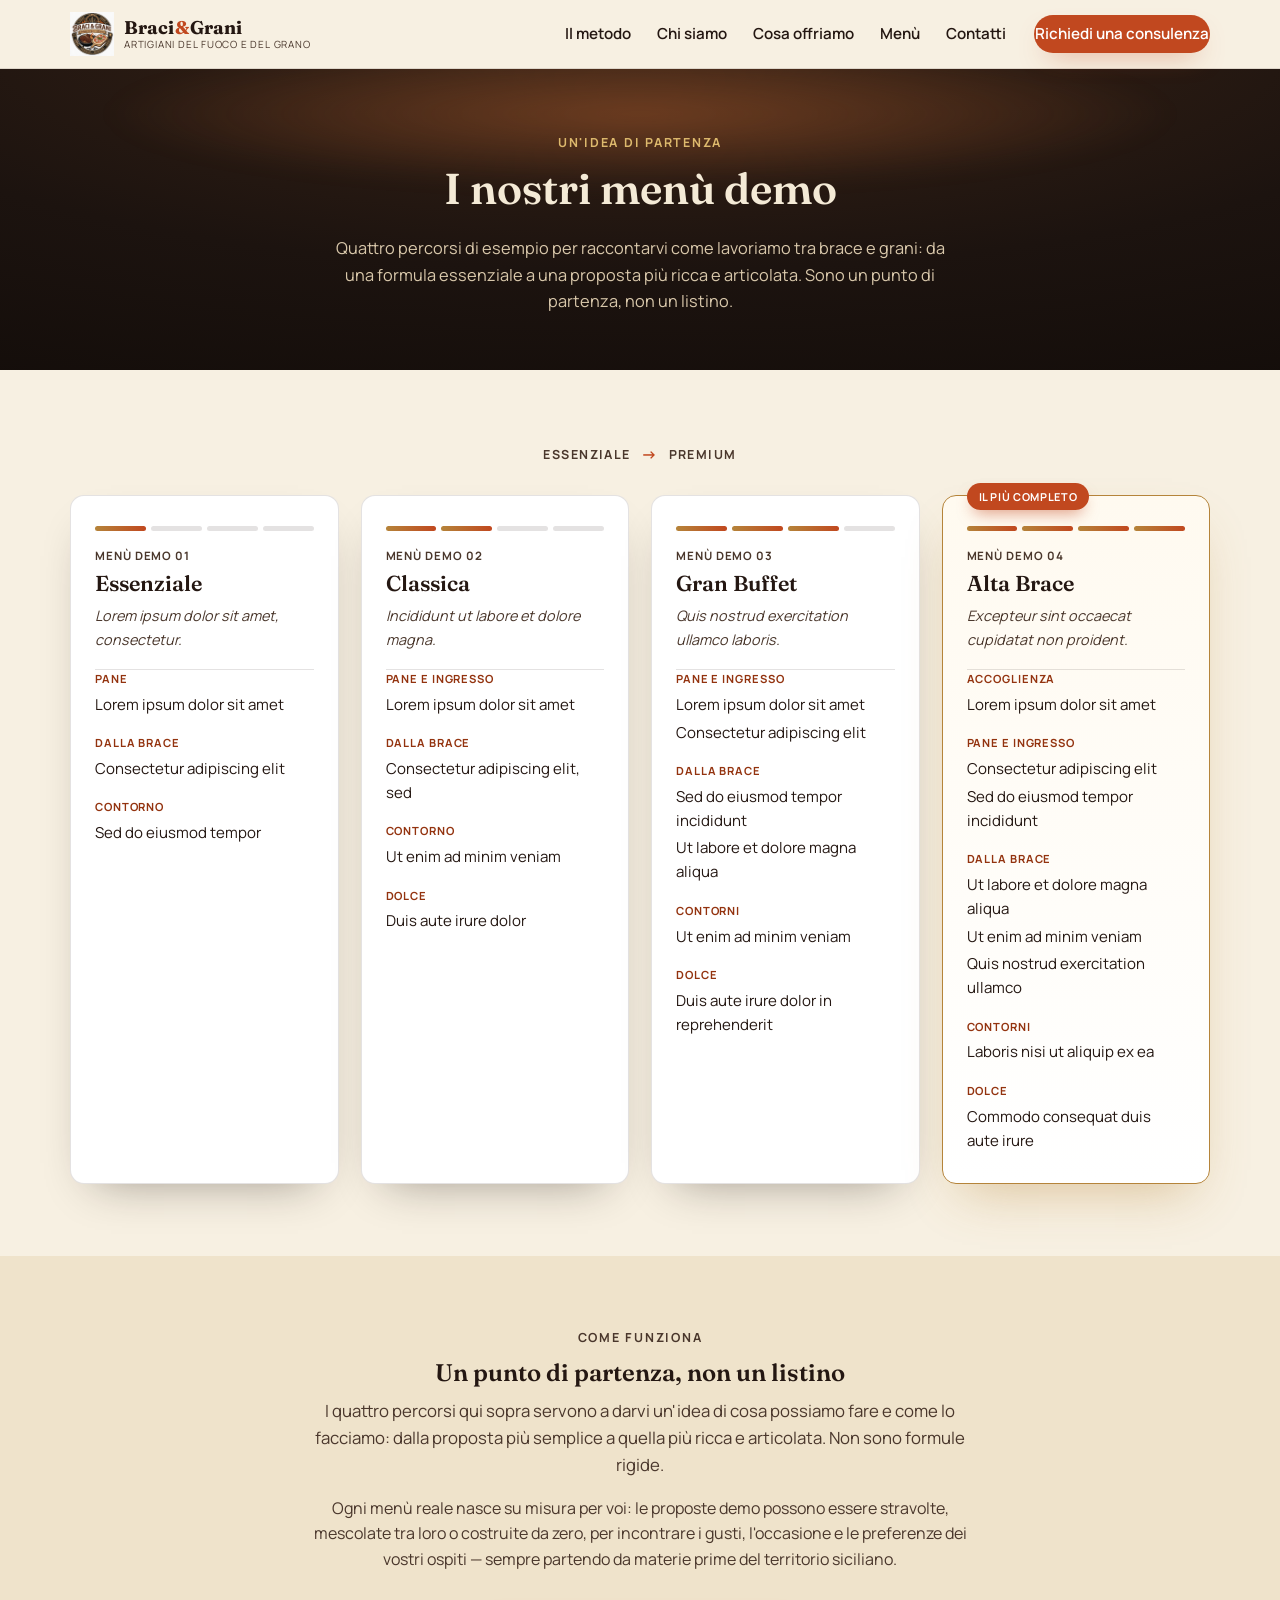
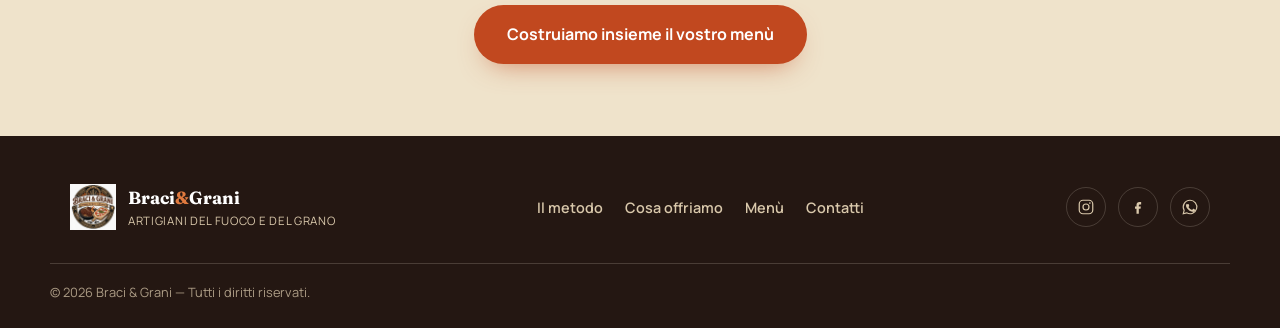
==== menu.html @ 993a16a2 "gh" ====
<!DOCTYPE html>
<html lang="it">
<head>
<meta charset="UTF-8">
<meta name="viewport" content="width=device-width, initial-scale=1.0">
<title>Braci &amp; Grani — Menù demo</title>
<meta name="description" content="Quattro percorsi demo, dall'essenziale al premium, per farvi capire come lavoriamo tra brace e grani. Base di partenza da personalizzare insieme.">
<link rel="icon" type="image/png" href="assets/logo-braci-e-grani.png">
<link rel="preconnect" href="https://fonts.googleapis.com">
<link rel="preconnect" href="https://fonts.gstatic.com" crossorigin>
<link href="https://fonts.googleapis.com/css2?family=Fraunces:ital,opsz,wght@0,9..144,400;0,9..144,600;0,9..144,700;1,9..144,500&family=Manrope:wght@400;500;600;700;800&display=swap" rel="stylesheet">
<link rel="stylesheet" href="css/style.css">
</head>
<body>

<a class="skip-link" href="#contenuto">Vai al contenuto</a>

<header class="site-header" id="header">
  <div class="container header-inner">
    <a class="brand" href="index.html" aria-label="Braci &amp; Grani, torna alla home">
      <img class="brand-mark" src="assets/logo-braci-e-grani.png" alt="Logo Braci &amp; Grani">
      <span class="brand-word">
        <span class="brand-name">Braci<span class="amp">&amp;</span>Grani</span>
        <span class="brand-tag">Artigiani del fuoco e del grano</span>
      </span>
    </a>

    <button class="nav-toggle" id="navToggle" aria-expanded="false" aria-controls="primaryNav" aria-label="Apri il menu di navigazione">
      <span class="nav-toggle-bar"></span>
      <span class="nav-toggle-bar"></span>
      <span class="nav-toggle-bar"></span>
    </button>

    <nav class="primary-nav" id="primaryNav" aria-label="Navigazione principale">
      <ul>
        <li><a href="index.html#metodo">Il metodo</a></li>
        <li><a href="index.html#identita">Chi siamo</a></li>
        <li><a href="index.html#servizi">Cosa offriamo</a></li>
        <li><a href="menu.html" aria-current="page">Menù</a></li>
        <li><a href="index.html#contatti">Contatti</a></li>
      </ul>
      <a class="btn btn-primary nav-cta" href="index.html#contatti">Richiedi una consulenza</a>
    </nav>
  </div>
</header>

<main id="contenuto">

  <!-- PAGE HEADER -->
  <section class="page-header">
    <div class="hero-glow" aria-hidden="true"></div>
    <div class="container page-header-inner">
      <p class="eyebrow eyebrow-light">Un'idea di partenza</p>
      <h1 class="text-light">I nostri menù demo</h1>
      <p class="page-header-sub">Quattro percorsi di esempio per raccontarvi come lavoriamo tra brace e grani: da una formula essenziale a una proposta più ricca e articolata. Sono un punto di partenza, non un listino.</p>
    </div>
  </section>

  <!-- MENU COMPARISON -->
  <section class="section" id="menu-demo">
    <div class="container">

      <div class="menu-scale" aria-hidden="true">
        <span>Essenziale</span>
        <span class="menu-scale-arrow">→</span>
        <span>Premium</span>
      </div>

      <div class="menu-grid">

        <!-- MENU 1 — BASE -->
        <article class="menu-card">
          <div class="menu-card-head">
            <div class="menu-meter" aria-hidden="true"><span class="on"></span><span></span><span></span><span></span></div>
            <p class="menu-kicker">Menù demo 01</p>
            <h2>Essenziale</h2>
            <p class="menu-tagline">Lorem ipsum dolor sit amet, consectetur.</p>
          </div>
          <div class="menu-card-body">
            <div class="menu-course">
              <p class="menu-course-label">Pane</p>
              <p class="menu-course-item">Lorem ipsum dolor sit amet</p>
            </div>
            <div class="menu-course">
              <p class="menu-course-label">Dalla brace</p>
              <p class="menu-course-item">Consectetur adipiscing elit</p>
            </div>
            <div class="menu-course">
              <p class="menu-course-label">Contorno</p>
              <p class="menu-course-item">Sed do eiusmod tempor</p>
            </div>
          </div>
        </article>

        <!-- MENU 2 — CLASSICA -->
        <article class="menu-card">
          <div class="menu-card-head">
            <div class="menu-meter" aria-hidden="true"><span class="on"></span><span class="on"></span><span></span><span></span></div>
            <p class="menu-kicker">Menù demo 02</p>
            <h2>Classica</h2>
            <p class="menu-tagline">Incididunt ut labore et dolore magna.</p>
          </div>
          <div class="menu-card-body">
            <div class="menu-course">
              <p class="menu-course-label">Pane e ingresso</p>
              <p class="menu-course-item">Lorem ipsum dolor sit amet</p>
            </div>
            <div class="menu-course">
              <p class="menu-course-label">Dalla brace</p>
              <p class="menu-course-item">Consectetur adipiscing elit, sed</p>
            </div>
            <div class="menu-course">
              <p class="menu-course-label">Contorno</p>
              <p class="menu-course-item">Ut enim ad minim veniam</p>
            </div>
            <div class="menu-course">
              <p class="menu-course-label">Dolce</p>
              <p class="menu-course-item">Duis aute irure dolor</p>
            </div>
          </div>
        </article>

        <!-- MENU 3 — GRAN BUFFET -->
        <article class="menu-card">
          <div class="menu-card-head">
            <div class="menu-meter" aria-hidden="true"><span class="on"></span><span class="on"></span><span class="on"></span><span></span></div>
            <p class="menu-kicker">Menù demo 03</p>
            <h2>Gran Buffet</h2>
            <p class="menu-tagline">Quis nostrud exercitation ullamco laboris.</p>
          </div>
          <div class="menu-card-body">
            <div class="menu-course">
              <p class="menu-course-label">Pane e ingresso</p>
              <p class="menu-course-item">Lorem ipsum dolor sit amet</p>
              <p class="menu-course-item">Consectetur adipiscing elit</p>
            </div>
            <div class="menu-course">
              <p class="menu-course-label">Dalla brace</p>
              <p class="menu-course-item">Sed do eiusmod tempor incididunt</p>
              <p class="menu-course-item">Ut labore et dolore magna aliqua</p>
            </div>
            <div class="menu-course">
              <p class="menu-course-label">Contorni</p>
              <p class="menu-course-item">Ut enim ad minim veniam</p>
            </div>
            <div class="menu-course">
              <p class="menu-course-label">Dolce</p>
              <p class="menu-course-item">Duis aute irure dolor in reprehenderit</p>
            </div>
          </div>
        </article>

        <!-- MENU 4 — ALTA BRACE (premium) -->
        <article class="menu-card menu-card-featured">
          <p class="menu-featured-flag">Il più completo</p>
          <div class="menu-card-head">
            <div class="menu-meter" aria-hidden="true"><span class="on"></span><span class="on"></span><span class="on"></span><span class="on"></span></div>
            <p class="menu-kicker">Menù demo 04</p>
            <h2>Alta Brace</h2>
            <p class="menu-tagline">Excepteur sint occaecat cupidatat non proident.</p>
          </div>
          <div class="menu-card-body">
            <div class="menu-course">
              <p class="menu-course-label">Accoglienza</p>
              <p class="menu-course-item">Lorem ipsum dolor sit amet</p>
            </div>
            <div class="menu-course">
              <p class="menu-course-label">Pane e ingresso</p>
              <p class="menu-course-item">Consectetur adipiscing elit</p>
              <p class="menu-course-item">Sed do eiusmod tempor incididunt</p>
            </div>
            <div class="menu-course">
              <p class="menu-course-label">Dalla brace</p>
              <p class="menu-course-item">Ut labore et dolore magna aliqua</p>
              <p class="menu-course-item">Ut enim ad minim veniam</p>
              <p class="menu-course-item">Quis nostrud exercitation ullamco</p>
            </div>
            <div class="menu-course">
              <p class="menu-course-label">Contorni</p>
              <p class="menu-course-item">Laboris nisi ut aliquip ex ea</p>
            </div>
            <div class="menu-course">
              <p class="menu-course-label">Dolce</p>
              <p class="menu-course-item">Commodo consequat duis aute irure</p>
            </div>
          </div>
        </article>

      </div>
    </div>
  </section>

  <!-- COME FUNZIONANO I MENÙ -->
  <section class="section section-alt">
    <div class="container callout">
      <p class="eyebrow">Come funziona</p>
      <h2>Un punto di partenza, non un listino</h2>
      <p class="lead">I quattro percorsi qui sopra servono a darvi un'idea di cosa possiamo fare e come lo facciamo: dalla proposta più semplice a quella più ricca e articolata. Non sono formule rigide.</p>
      <p>Ogni menù reale nasce su misura per voi: le proposte demo possono essere stravolte, mescolate tra loro o costruite da zero, per incontrare i gusti, l'occasione e le preferenze dei vostri ospiti — sempre partendo da materie prime del territorio siciliano.</p>
      <div class="section-cta">
        <a class="btn btn-primary btn-lg" href="index.html#contatti">Costruiamo insieme il vostro menù</a>
      </div>
    </div>
  </section>

</main>

<footer class="site-footer">
  <div class="container footer-inner">
    <div class="footer-brand">
      <img class="footer-mark" src="assets/logo-braci-e-grani.png" alt="Logo Braci &amp; Grani">
      <div>
        <p class="footer-name">Braci<span class="amp">&amp;</span>Grani</p>
        <p class="footer-tag">Artigiani del fuoco e del grano</p>
      </div>
    </div>

    <nav class="footer-nav" aria-label="Navigazione footer">
      <a href="index.html#metodo">Il metodo</a>
      <a href="index.html#servizi">Cosa offriamo</a>
      <a href="menu.html">Menù</a>
      <a href="index.html#contatti">Contatti</a>
    </nav>

    <ul class="social-list" aria-label="Profili social">
      <li>
        <a href="#" aria-label="Instagram Braci e Grani">
          <svg viewBox="0 0 24 24" fill="none" aria-hidden="true"><rect x="3" y="3" width="18" height="18" rx="5" stroke="currentColor" stroke-width="1.6"/><circle cx="12" cy="12" r="4" stroke="currentColor" stroke-width="1.6"/><circle cx="17.2" cy="6.8" r="1.1" fill="currentColor"/></svg>
        </a>
      </li>
      <li>
        <a href="#" aria-label="Facebook Braci e Grani">
          <svg viewBox="0 0 24 24" fill="none" aria-hidden="true"><path d="M14 8.5h2.2V5.4h-2.4c-2.3 0-3.8 1.5-3.8 3.9v2H8v3.1h2v6.6h3.1v-6.6h2.3l.4-3.1h-2.7V9.6c0-.8.4-1.1 1-1.1Z" fill="currentColor"/></svg>
        </a>
      </li>
      <li>
        <a href="#" aria-label="WhatsApp Braci e Grani">
          <svg viewBox="0 0 24 24" fill="none" aria-hidden="true"><path d="M12 3a9 9 0 0 0-7.8 13.5L3 21l4.6-1.2A9 9 0 1 0 12 3Z" stroke="currentColor" stroke-width="1.5"/><path d="M8.5 8.6c.2-.5.4-.5.7-.5h.5c.2 0 .4 0 .6.4.2.5.7 1.7.7 1.8.1.1.1.3 0 .4-.1.2-.1.3-.3.4-.1.2-.3.3-.4.5-.1.1-.3.3-.1.6.2.3.8 1.3 1.7 2.1 1.2 1 2.1 1.3 2.5 1.5.3.1.5.1.6-.1.2-.2.7-.8.9-1.1.2-.2.4-.2.6-.1.2.1 1.5.7 1.8.8.3.1.5.2.5.3.1.2.1.9-.2 1.5-.3.7-1.5 1.3-2.1 1.4-.6.1-1.1.2-3.6-.8-3-1.2-4.9-4.2-5-4.4-.1-.2-1.2-1.6-1.2-3s.7-2.2 1-2.5Z" fill="currentColor"/></svg>
        </a>
      </li>
    </ul>
  </div>

  <div class="container footer-bottom">
    <p>© 2026 Braci &amp; Grani — Tutti i diritti riservati.</p>
  </div>
</footer>

<script src="js/main.js"></script>
</body>
</html>
---- css/style.css ----
/* =========================================================
   Braci & Grani — stylesheet
   Mobile-first. Nessuna dipendenza esterna oltre Google Fonts.
   ========================================================= */

:root {
  /* Palette brand — bruno tostato, ambra del grano, terracotta brace */
  --ink: #241712;
  --ink-soft: #4a372c;
  --paper: #f7f0e2;
  --paper-alt: #efe3cb;
  --charcoal: #1c130f;
  --charcoal-alt: #291c15;
  --cream-text: #f4ead6;
  --cream-text-soft: #d9c8ab;
  --ember: #c1481f;
  --ember-dark: #93330f;
  --ember-light: #e07a3f;
  --gold: #b5843a;
  --gold-light: #ddb96d;
  --border-soft: rgba(36, 23, 18, 0.12);
  --border-light: rgba(244, 234, 214, 0.18);

  --font-display: "Fraunces", Georgia, "Times New Roman", serif;
  --font-body: "Manrope", -apple-system, BlinkMacSystemFont, "Segoe UI", Roboto, sans-serif;

  --container-w: 1180px;
  --radius: 14px;
  --shadow-soft: 0 20px 45px -25px rgba(28, 19, 15, 0.45);
}

/* ---------- Reset ---------- */
*, *::before, *::after { box-sizing: border-box; }
html { scroll-behavior: smooth; }
@media (prefers-reduced-motion: reduce) {
  html { scroll-behavior: auto; }
  *, *::before, *::after { animation-duration: 0.001ms !important; animation-iteration-count: 1 !important; transition-duration: 0.001ms !important; scroll-behavior: auto !important; }
}
html, body {
  overflow-x: hidden;
  width: 100%;
}
body {
  margin: 0;
  background: var(--paper);
  color: var(--ink);
  font-family: var(--font-body);
  font-size: 16px;
  line-height: 1.6;
  -webkit-font-smoothing: antialiased;
}
img { max-width: 100%; display: block; }
a { color: inherit; text-decoration: none; }
ul, ol { margin: 0; padding: 0; list-style: none; }
h1, h2, h3 { font-family: var(--font-display); font-weight: 600; line-height: 1.15; margin: 0 0 0.5em; color: var(--ink); }
p { margin: 0 0 1em; }
p:last-child { margin-bottom: 0; }
button { font: inherit; }

.skip-link {
  position: absolute;
  left: -999px;
  top: 0;
  background: var(--ember);
  color: #fff;
  padding: 0.8em 1.2em;
  z-index: 200;
  border-radius: 0 0 8px 0;
}
.skip-link:focus {
  left: 0;
}

a:focus-visible,
button:focus-visible {
  outline: 2px solid var(--ember);
  outline-offset: 3px;
}

.container {
  width: 100%;
  max-width: var(--container-w);
  margin: 0 auto;
  padding: 0 20px;
}

.text-light { color: var(--cream-text); }
.text-light-soft { color: var(--cream-text-soft); }

/* ---------- Eyebrow / labels ---------- */
.eyebrow {
  font-family: var(--font-body);
  font-weight: 700;
  font-size: 0.78rem;
  letter-spacing: 0.14em;
  text-transform: uppercase;
  color: var(--ember);
  margin: 0 0 0.9em;
}
.eyebrow-light { color: var(--gold-light); }

/* ---------- Buttons ---------- */
.btn {
  display: inline-flex;
  align-items: center;
  justify-content: center;
  gap: 0.5em;
  padding: 0.85em 1.6em;
  border-radius: 999px;
  font-weight: 700;
  font-size: 0.95rem;
  border: 1.5px solid transparent;
  transition: transform 0.18s ease, background-color 0.18s ease, border-color 0.18s ease, color 0.18s ease, box-shadow 0.18s ease;
  white-space: nowrap;
}
.btn:hover { transform: translateY(-2px); }
.btn-primary {
  background: var(--ember);
  color: #fff;
  box-shadow: 0 12px 28px -14px rgba(193, 72, 31, 0.7);
}
.btn-primary:hover { background: var(--ember-dark); }
.btn-outline {
  border-color: rgba(244, 234, 214, 0.55);
  color: var(--cream-text);
}
.btn-outline:hover { border-color: var(--gold-light); background: rgba(244, 234, 214, 0.08); }
.btn-outline-dark {
  border-color: var(--ink);
  color: var(--ink);
}
.btn-outline-dark:hover { background: var(--ink); color: var(--paper); }
.btn-lg { padding: 1em 2em; font-size: 1rem; }

/* =========================================================
   Header
   ========================================================= */
.site-header {
  position: sticky;
  top: 0;
  z-index: 100;
  border-bottom: 1px solid var(--border-soft);
}
/* Lo sfondo sfumato/blur vive su uno pseudo-elemento: se il backdrop-filter
   fosse sull'header stesso, diventerebbe containing block per i discendenti
   position:fixed (es. il pannello nav mobile), schiacciandoli nell'altezza
   dell'header invece di coprire tutto lo schermo. */
.site-header::before {
  content: "";
  position: absolute;
  inset: 0;
  z-index: -1;
  background: rgba(247, 240, 226, 0.92);
  backdrop-filter: blur(10px);
  -webkit-backdrop-filter: blur(10px);
}
.header-inner {
  display: flex;
  align-items: center;
  justify-content: space-between;
  gap: 16px;
  padding-top: 12px;
  padding-bottom: 12px;
}
.brand {
  display: flex;
  align-items: center;
  gap: 10px;
  min-width: 0;
}
.brand-mark {
  width: 44px;
  height: 44px;
  object-fit: contain;
  flex-shrink: 0;
}
.brand-word {
  display: flex;
  flex-direction: column;
  line-height: 1.1;
  min-width: 0;
}
.brand-name {
  font-family: var(--font-display);
  font-weight: 700;
  font-size: 1.15rem;
  color: var(--ink);
  white-space: nowrap;
}
.brand-name .amp { color: var(--ember); padding: 0 0.05em; }
.brand-tag {
  font-size: 0.62rem;
  letter-spacing: 0.08em;
  text-transform: uppercase;
  color: var(--ink-soft);
  white-space: nowrap;
  overflow: hidden;
  text-overflow: ellipsis;
}
@media (max-width: 420px) {
  /* Sul mobile più stretto teniamo solo il nome: il claim si legge nell'hero */
  .brand-tag { display: none; }
}

.nav-toggle {
  display: inline-flex;
  flex-direction: column;
  justify-content: center;
  align-items: center;
  gap: 5px;
  width: 44px;
  height: 44px;
  background: transparent;
  border: 1.5px solid var(--border-soft);
  border-radius: 10px;
  cursor: pointer;
  flex-shrink: 0;
}
.nav-toggle-bar {
  width: 20px;
  height: 2px;
  background: var(--ink);
  border-radius: 2px;
  transition: transform 0.25s ease, opacity 0.25s ease;
}
.nav-toggle[aria-expanded="true"] .nav-toggle-bar:nth-child(1) { transform: translateY(7px) rotate(45deg); }
.nav-toggle[aria-expanded="true"] .nav-toggle-bar:nth-child(2) { opacity: 0; }
.nav-toggle[aria-expanded="true"] .nav-toggle-bar:nth-child(3) { transform: translateY(-7px) rotate(-45deg); }

.primary-nav {
  position: fixed;
  inset: 0;
  top: 72px;
  background: var(--paper);
  padding: 24px 20px 40px;
  transform: translateY(-8px);
  opacity: 0;
  visibility: hidden;
  transition: opacity 0.22s ease, transform 0.22s ease, visibility 0.22s;
  overflow-y: auto;
}
.primary-nav.is-open {
  opacity: 1;
  transform: translateY(0);
  visibility: visible;
}
.primary-nav ul {
  display: flex;
  flex-direction: column;
  gap: 4px;
  margin-bottom: 24px;
}
.primary-nav a {
  display: block;
  padding: 14px 6px;
  font-weight: 600;
  font-size: 1.15rem;
  font-family: var(--font-display);
  border-bottom: 1px solid var(--border-soft);
}
.nav-cta { width: 100%; }

/* ---------- Desktop nav ---------- */
@media (min-width: 900px) {
  .nav-toggle { display: none; }
  .primary-nav {
    position: static;
    inset: auto;
    background: transparent;
    padding: 0;
    opacity: 1;
    visibility: visible;
    transform: none;
    display: flex;
    align-items: center;
    gap: 28px;
    overflow: visible;
  }
  .primary-nav ul {
    flex-direction: row;
    gap: 26px;
    margin-bottom: 0;
  }
  .primary-nav a {
    padding: 6px 0;
    font-size: 0.95rem;
    font-family: var(--font-body);
    font-weight: 600;
    border-bottom: none;
    position: relative;
  }
  .primary-nav a::after {
    content: "";
    position: absolute;
    left: 0;
    right: 100%;
    bottom: -4px;
    height: 2px;
    background: var(--ember);
    transition: right 0.2s ease;
  }
  .primary-nav a:hover::after { right: 0; }
  .nav-cta { width: auto; }
}

/* =========================================================
   Hero
   ========================================================= */
.hero {
  position: relative;
  background: radial-gradient(120% 140% at 50% -10%, #3a2417 0%, var(--charcoal) 55%, #120c09 100%);
  color: var(--cream-text);
  padding: 88px 0 76px;
  overflow: hidden;
  text-align: center;
}
.hero-glow {
  position: absolute;
  inset: -20% -10% auto -10%;
  height: 70%;
  background: radial-gradient(closest-side, rgba(225, 118, 55, 0.35), transparent 70%);
  filter: blur(10px);
  pointer-events: none;
}
.hero-embers {
  position: absolute;
  inset: 0;
  background-image:
    radial-gradient(2px 2px at 12% 82%, rgba(224, 122, 63, 0.9), transparent 60%),
    radial-gradient(2px 2px at 28% 92%, rgba(221, 185, 109, 0.8), transparent 60%),
    radial-gradient(2px 2px at 46% 88%, rgba(224, 122, 63, 0.7), transparent 60%),
    radial-gradient(2px 2px at 64% 94%, rgba(221, 185, 109, 0.7), transparent 60%),
    radial-gradient(2px 2px at 82% 86%, rgba(224, 122, 63, 0.8), transparent 60%),
    radial-gradient(1.5px 1.5px at 92% 78%, rgba(221, 185, 109, 0.6), transparent 60%);
  pointer-events: none;
  opacity: 0.9;
}
.hero-inner {
  position: relative;
  max-width: 760px;
}
.hero-title {
  font-size: clamp(2.1rem, 6vw, 3.4rem);
  color: #fff;
  margin-bottom: 0.45em;
  text-wrap: balance;
}
.hero-sub {
  font-size: clamp(1rem, 2.4vw, 1.15rem);
  color: var(--cream-text-soft);
  max-width: 620px;
  margin: 0 auto 2em;
}
.hero-actions {
  display: flex;
  flex-wrap: wrap;
  justify-content: center;
  gap: 14px;
  margin-bottom: 2.4em;
}
.hero-trust {
  display: flex;
  flex-wrap: wrap;
  justify-content: center;
  gap: 10px 22px;
  font-size: 0.82rem;
  letter-spacing: 0.02em;
  color: var(--gold-light);
}
.hero-trust li {
  display: flex;
  align-items: center;
  gap: 8px;
}
.hero-trust li::before {
  content: "";
  width: 5px;
  height: 5px;
  border-radius: 50%;
  background: var(--ember-light);
  flex-shrink: 0;
}

/* =========================================================
   Sections generiche
   ========================================================= */
.section {
  padding: 72px 0;
}
.section-alt { background: var(--paper-alt); }
.section-dark {
  background: linear-gradient(160deg, var(--charcoal) 0%, var(--charcoal-alt) 100%);
}

.section-head { max-width: 640px; margin-bottom: 2em; }
.section-head-center { max-width: 680px; margin-left: auto; margin-right: auto; text-align: center; }
.section-head h2 { font-size: clamp(1.6rem, 4vw, 2.3rem); }
.lead { font-size: 1.05rem; color: var(--ink-soft); }
.lead-center { margin: 0 auto; }

.section-split {
  display: grid;
  gap: 2.2em;
}
.section-body p { color: var(--ink-soft); }

.check-list {
  margin-top: 1.4em;
  display: flex;
  flex-direction: column;
  gap: 0.7em;
}
.check-list li {
  position: relative;
  padding-left: 1.9em;
  font-weight: 600;
  color: var(--ink);
}
.check-list li::before {
  content: "";
  position: absolute;
  left: 0;
  top: 0.35em;
  width: 16px;
  height: 16px;
  border-radius: 50%;
  background: var(--ember);
  box-shadow: 0 0 0 4px rgba(193, 72, 31, 0.15);
}

@media (min-width: 800px) {
  .section-split {
    grid-template-columns: 0.85fr 1fr;
    gap: 4em;
    align-items: start;
  }
}

/* ---------- Pillars (Brace & Grani) ---------- */
.pillars {
  display: grid;
  gap: 22px;
  margin-top: 2.4em;
}
.pillar {
  background: rgba(244, 234, 214, 0.04);
  border: 1px solid var(--border-light);
  border-radius: var(--radius);
  padding: 34px 28px;
  color: var(--cream-text-soft);
}
.pillar-icon {
  display: inline-flex;
  align-items: center;
  justify-content: center;
  width: 56px;
  height: 56px;
  border-radius: 50%;
  background: rgba(224, 122, 63, 0.14);
  color: var(--ember-light);
  margin-bottom: 1.1em;
}
.pillar-icon svg { width: 28px; height: 28px; }
.pillar h3 {
  color: #fff;
  font-size: 1.4rem;
  margin-bottom: 0.5em;
}

@media (min-width: 720px) {
  .pillars { grid-template-columns: 1fr 1fr; gap: 28px; }
}

/* ---------- Territory strip ---------- */
.territory {
  background: var(--ink);
  color: var(--cream-text);
  padding: 26px 0;
}
.territory-list {
  display: flex;
  flex-wrap: wrap;
  justify-content: center;
  gap: 14px 34px;
  text-align: center;
  font-weight: 700;
  font-size: 0.85rem;
  letter-spacing: 0.03em;
  text-transform: uppercase;
}
.territory-list li { display: flex; align-items: center; gap: 8px; }
.territory-icon { color: var(--gold-light); font-size: 0.8rem; }

/* ---------- Come funziona / steps ---------- */
.steps {
  display: grid;
  gap: 22px;
  counter-reset: step;
  margin-top: 2.4em;
}
.step {
  border-top: 3px solid var(--ember);
  padding-top: 18px;
}
.step-number {
  display: block;
  font-family: var(--font-display);
  font-size: 1.6rem;
  font-weight: 700;
  color: var(--gold);
  margin-bottom: 0.3em;
}
.step h3 { font-size: 1.15rem; margin-bottom: 0.4em; }
.step p { color: var(--ink-soft); font-size: 0.96rem; }

@media (min-width: 700px) {
  .steps { grid-template-columns: repeat(2, 1fr); gap: 32px 28px; }
}
@media (min-width: 1000px) {
  .steps { grid-template-columns: repeat(4, 1fr); }
}

/* ---------- Cards servizi ---------- */
.cards {
  display: grid;
  gap: 20px;
  margin-top: 2.4em;
}
.card {
  background: #fff;
  border: 1px solid var(--border-soft);
  border-radius: var(--radius);
  padding: 28px 26px;
  box-shadow: var(--shadow-soft);
}
.card h3 { font-size: 1.15rem; margin-bottom: 0.5em; color: var(--ember-dark); }
.card p { color: var(--ink-soft); font-size: 0.95rem; }

@media (min-width: 640px) {
  .cards { grid-template-columns: repeat(2, 1fr); }
}
@media (min-width: 1000px) {
  .cards { grid-template-columns: repeat(4, 1fr); }
}

.section-cta {
  margin-top: 2.6em;
  text-align: center;
}

/* ---------- CTA finale ---------- */
.cta-final {
  position: relative;
  background: radial-gradient(120% 160% at 50% 110%, #4a2717 0%, var(--charcoal) 60%, #140d0a 100%);
  padding: 76px 0;
  text-align: center;
  overflow: hidden;
}
.hero-glow-cta {
  inset: auto -10% -30% -10%;
  height: 80%;
}
.cta-final-inner { position: relative; max-width: 640px; margin: 0 auto; }
.cta-final h2 { font-size: clamp(1.6rem, 4.4vw, 2.2rem); margin-bottom: 0.5em; }
.cta-final p { margin-bottom: 1.8em; font-size: 1.02rem; }

/* ---------- Contatti ---------- */
.contact-inner {
  display: grid;
  gap: 2.2em;
}
.contact-list {
  display: flex;
  flex-direction: column;
  gap: 1.4em;
}
.contact-list a { font-weight: 700; color: var(--ember-dark); font-size: 1.05rem; }
.contact-list a:hover { text-decoration: underline; }
.contact-label {
  display: block;
  font-size: 0.75rem;
  font-weight: 700;
  letter-spacing: 0.08em;
  text-transform: uppercase;
  color: var(--ink-soft);
  margin-bottom: 0.35em;
}

@media (min-width: 800px) {
  .contact-inner { grid-template-columns: 1fr 1fr; align-items: start; gap: 4em; }
}

/* =========================================================
   Footer
   ========================================================= */
.site-footer {
  background: var(--ink);
  color: var(--cream-text-soft);
  padding-top: 48px;
}
.footer-inner {
  display: flex;
  flex-direction: column;
  gap: 28px;
  padding-bottom: 32px;
  border-bottom: 1px solid var(--border-light);
}
.footer-brand {
  display: flex;
  align-items: center;
  gap: 12px;
}
.footer-mark { width: 46px; height: 46px; object-fit: contain; }
.footer-name {
  font-family: var(--font-display);
  font-weight: 700;
  font-size: 1.1rem;
  color: #fff;
  margin: 0;
}
.footer-name .amp { color: var(--ember-light); }
.footer-tag {
  font-size: 0.72rem;
  letter-spacing: 0.06em;
  text-transform: uppercase;
  margin: 0;
  color: var(--cream-text-soft);
}
.footer-nav {
  display: flex;
  flex-wrap: wrap;
  gap: 14px 22px;
  font-size: 0.9rem;
  font-weight: 600;
}
.footer-nav a:hover { color: #fff; }

.social-list {
  display: flex;
  gap: 12px;
}
.social-list a {
  display: inline-flex;
  align-items: center;
  justify-content: center;
  width: 40px;
  height: 40px;
  border-radius: 50%;
  border: 1.5px solid var(--border-light);
  color: var(--cream-text-soft);
  transition: border-color 0.18s ease, color 0.18s ease, background-color 0.18s ease;
}
.social-list a svg { width: 18px; height: 18px; }
.social-list a:hover {
  border-color: var(--ember-light);
  color: #fff;
  background: rgba(224, 122, 63, 0.15);
}

.footer-bottom {
  padding: 18px 0 26px;
  font-size: 0.8rem;
  color: var(--cream-text-soft);
  opacity: 0.75;
}

@media (min-width: 780px) {
  .footer-inner {
    flex-direction: row;
    align-items: center;
    justify-content: space-between;
  }
}

/* =========================================================
   Reveal on scroll (attivato via JS, con fallback statico)
   ========================================================= */
.reveal {
  opacity: 0;
  transform: translateY(18px);
  transition: opacity 0.6s ease, transform 0.6s ease;
}
.reveal-visible {
  opacity: 1;
  transform: none;
}

/* =========================================================
   Pagina Menù
   ========================================================= */
.page-header {
  position: relative;
  background: radial-gradient(120% 140% at 50% -10%, #3a2417 0%, var(--charcoal) 55%, #120c09 100%);
  padding: 64px 0 56px;
  text-align: center;
  overflow: hidden;
}
.page-header-inner { position: relative; max-width: 680px; margin: 0 auto; }
.page-header-inner h1 { font-size: clamp(1.9rem, 5vw, 2.7rem); margin-bottom: 0.5em; }
.page-header-sub { color: var(--cream-text-soft); font-size: 1.02rem; }

.menu-scale {
  display: flex;
  align-items: center;
  justify-content: center;
  gap: 10px;
  font-size: 0.78rem;
  font-weight: 700;
  letter-spacing: 0.12em;
  text-transform: uppercase;
  color: var(--ink-soft);
  margin-bottom: 2.2em;
}
.menu-scale-arrow { color: var(--ember); font-size: 1rem; }

.menu-grid {
  display: grid;
  gap: 22px;
}
@media (min-width: 640px) {
  .menu-grid { grid-template-columns: repeat(2, 1fr); }
}
@media (min-width: 1080px) {
  .menu-grid { grid-template-columns: repeat(4, 1fr); }
}

.menu-card {
  position: relative;
  background: #fff;
  border: 1px solid var(--border-soft);
  border-radius: var(--radius);
  padding: 30px 24px;
  box-shadow: var(--shadow-soft);
  display: flex;
  flex-direction: column;
}
.menu-card-featured {
  border: 1.5px solid var(--gold);
  background: linear-gradient(180deg, #fffaf0 0%, #fff 100%);
  box-shadow: 0 24px 50px -20px rgba(181, 132, 58, 0.45);
}
.menu-featured-flag {
  position: absolute;
  top: -13px;
  left: 24px;
  background: var(--ember);
  color: #fff;
  font-size: 0.68rem;
  font-weight: 700;
  letter-spacing: 0.06em;
  text-transform: uppercase;
  padding: 5px 12px;
  border-radius: 999px;
  box-shadow: 0 8px 16px -6px rgba(193, 72, 31, 0.6);
}

.menu-meter {
  display: flex;
  gap: 5px;
  margin-bottom: 1em;
}
.menu-meter span {
  height: 5px;
  flex: 1;
  border-radius: 3px;
  background: var(--border-soft);
}
.menu-meter span.on {
  background: linear-gradient(90deg, var(--gold) 0%, var(--ember) 100%);
}

.menu-kicker {
  font-size: 0.72rem;
  font-weight: 700;
  letter-spacing: 0.08em;
  text-transform: uppercase;
  color: var(--ink-soft);
  margin-bottom: 0.6em;
}
.menu-card-head h2 { font-size: 1.35rem; margin-bottom: 0.35em; }
.menu-tagline {
  font-style: italic;
  color: var(--ink-soft);
  font-size: 0.9rem;
  padding-bottom: 1.3em;
  margin-bottom: 1.3em;
  border-bottom: 1px solid var(--border-soft);
}

.menu-card-body {
  display: flex;
  flex-direction: column;
  gap: 1.1em;
}
.menu-course-label {
  font-size: 0.7rem;
  font-weight: 700;
  letter-spacing: 0.08em;
  text-transform: uppercase;
  color: var(--ember-dark);
  margin-bottom: 0.4em;
}
.menu-course-item {
  font-size: 0.94rem;
  color: var(--ink);
  margin: 0 0 0.25em;
}
.menu-course-item:last-child { margin-bottom: 0; }

/* ---------- Callout "come funzionano i menù" ---------- */
.callout {
  max-width: 720px;
  margin: 0 auto;
  text-align: center;
}
.callout .eyebrow { justify-content: center; }
.callout .lead { margin: 0 auto 1em; }
.callout p:not(.lead) { color: var(--ink-soft); }
.callout .section-cta { margin-top: 2em; }
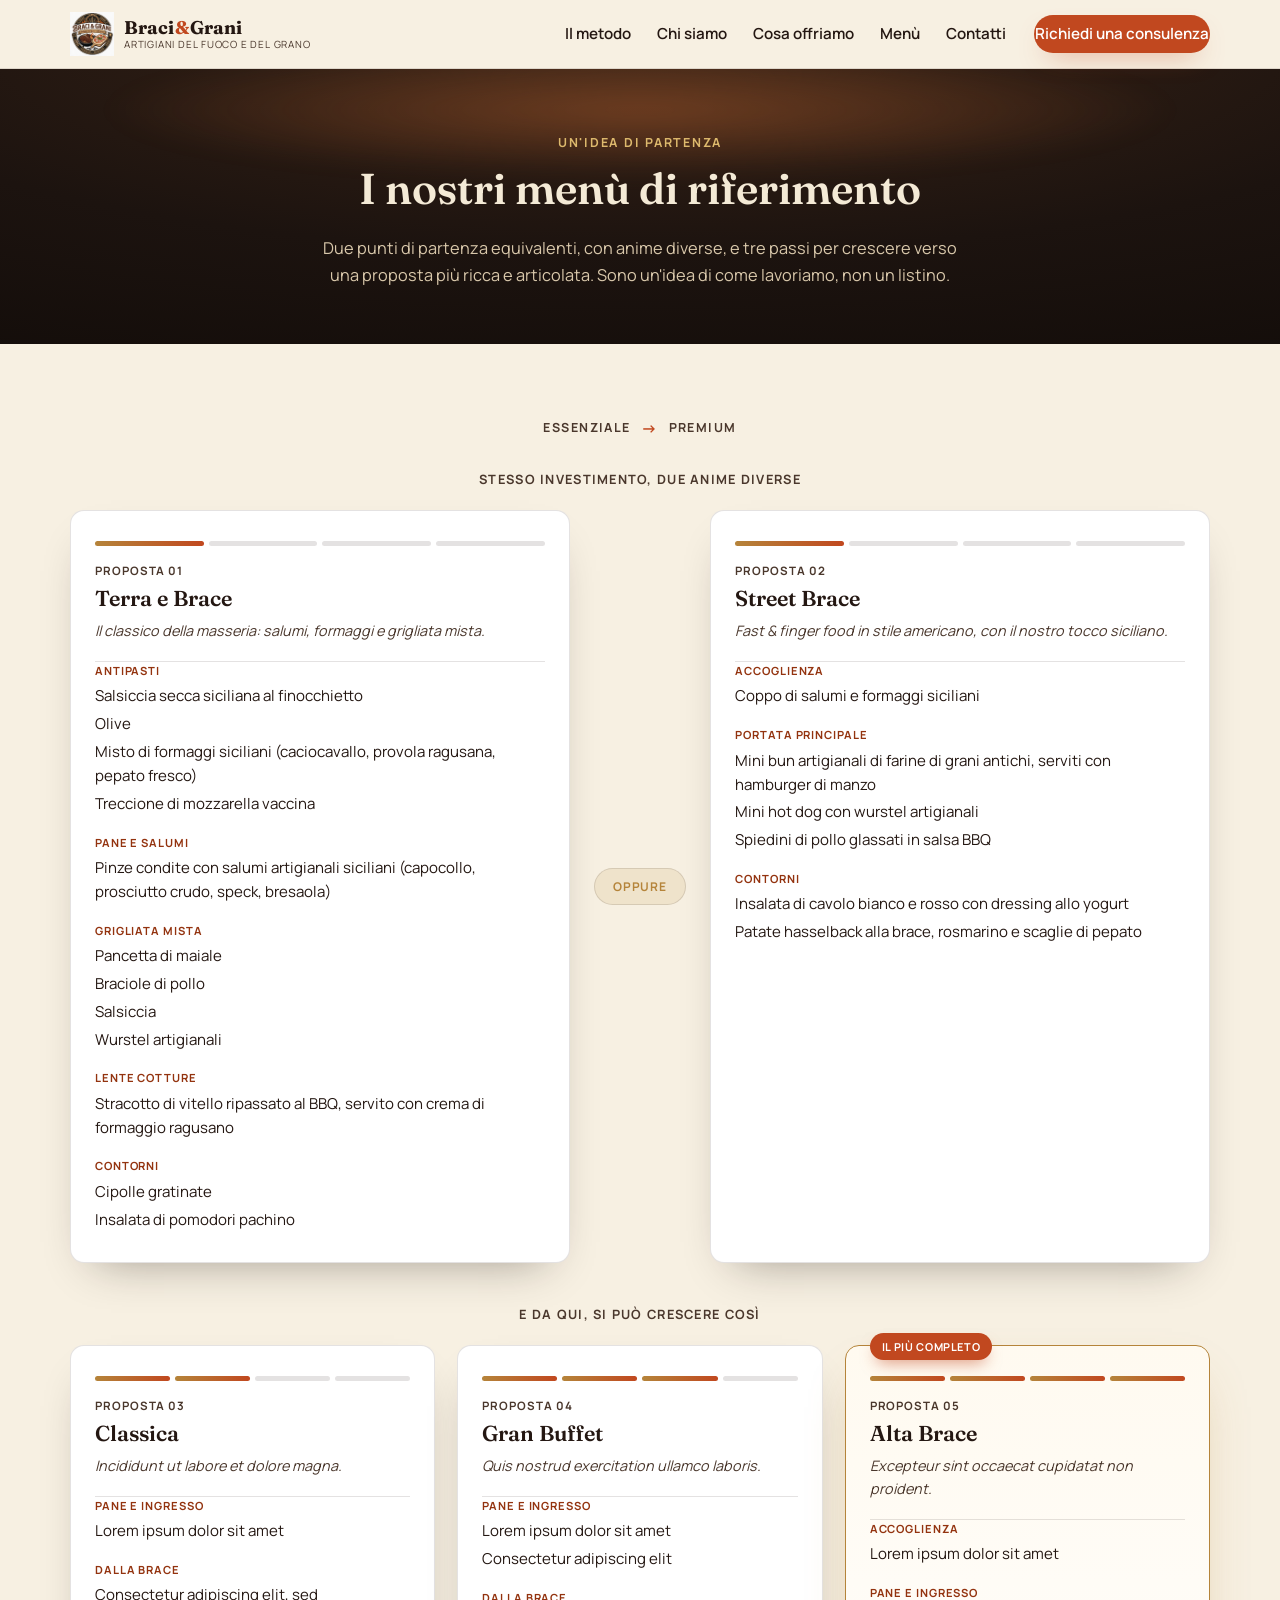
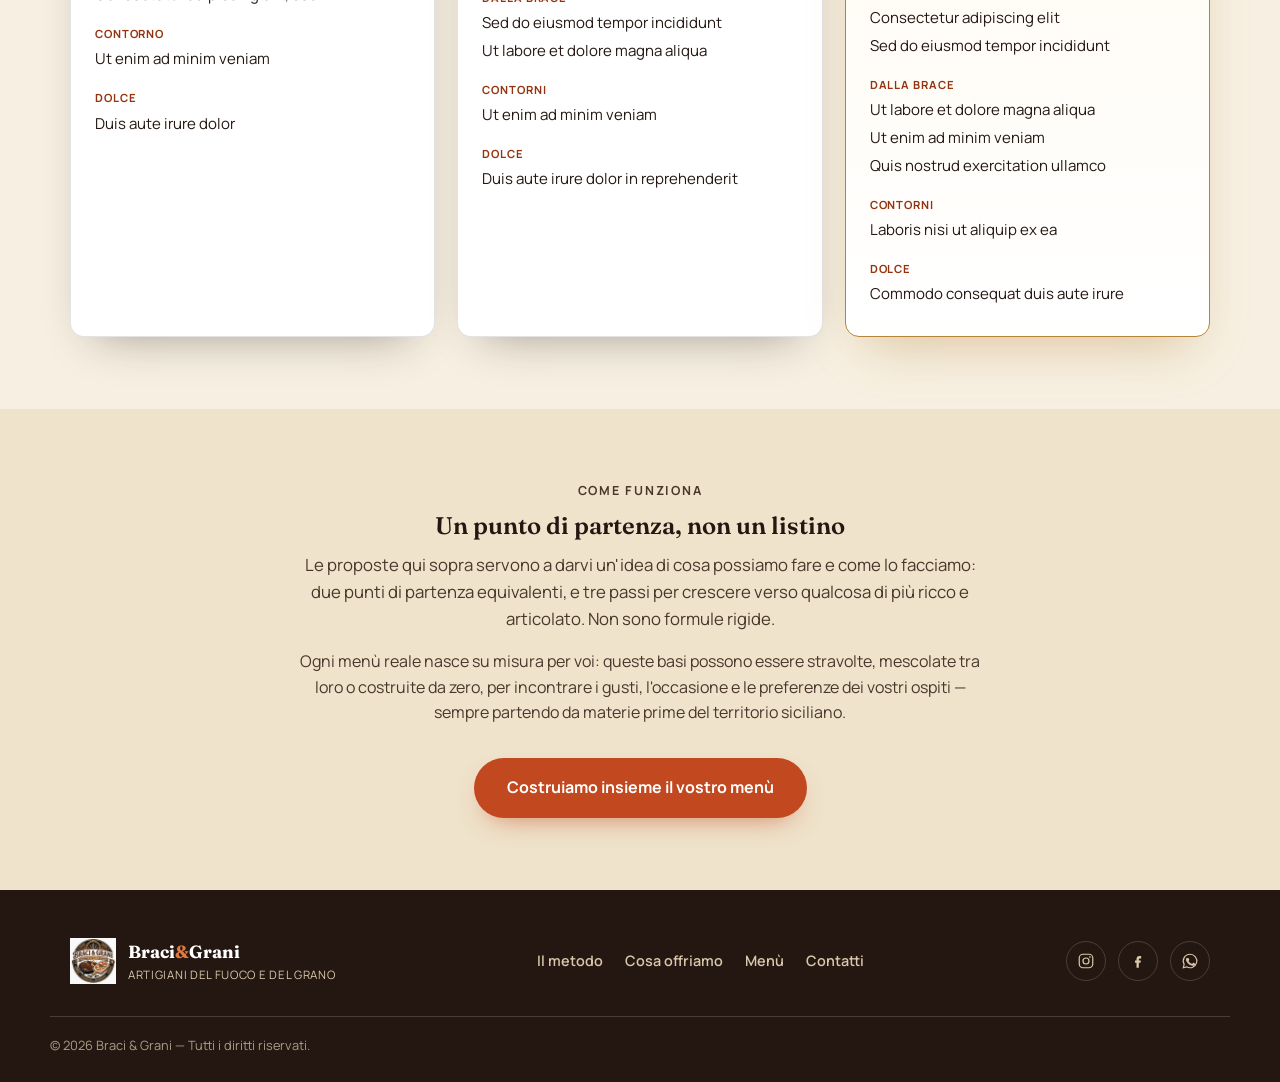
==== commit 0ded0d98: "bozza menù" ====
--- a/menu.html
+++ b/menu.html
@@ -3,8 +3,8 @@
 <head>
 <meta charset="UTF-8">
 <meta name="viewport" content="width=device-width, initial-scale=1.0">
-<title>Braci &amp; Grani — Menù demo</title>
-<meta name="description" content="Quattro percorsi demo, dall'essenziale al premium, per farvi capire come lavoriamo tra brace e grani. Base di partenza da personalizzare insieme.">
+<title>Braci &amp; Grani — I nostri menù</title>
+<meta name="description" content="Le basi di riferimento di Braci &amp; Grani: due punti di partenza equivalenti, con anime diverse, e tre passi per crescere verso una proposta più ricca. Un'idea di come lavoriamo, non un listino.">
 <link rel="icon" type="image/png" href="assets/logo-braci-e-grani.png">
 <link rel="preconnect" href="https://fonts.googleapis.com">
 <link rel="preconnect" href="https://fonts.gstatic.com" crossorigin>
@@ -35,7 +35,7 @@
       <ul>
         <li><a href="index.html#metodo">Il metodo</a></li>
         <li><a href="index.html#identita">Chi siamo</a></li>
-        <li><a href="index.html#servizi">Cosa offriamo</a></li>
+        <li><a href="servizi.html">Cosa offriamo</a></li>
         <li><a href="menu.html" aria-current="page">Menù</a></li>
         <li><a href="index.html#contatti">Contatti</a></li>
       </ul>
@@ -51,13 +51,13 @@
     <div class="hero-glow" aria-hidden="true"></div>
     <div class="container page-header-inner">
       <p class="eyebrow eyebrow-light">Un'idea di partenza</p>
-      <h1 class="text-light">I nostri menù demo</h1>
-      <p class="page-header-sub">Quattro percorsi di esempio per raccontarvi come lavoriamo tra brace e grani: da una formula essenziale a una proposta più ricca e articolata. Sono un punto di partenza, non un listino.</p>
+      <h1 class="text-light">I nostri menù di riferimento</h1>
+      <p class="page-header-sub">Due punti di partenza equivalenti, con anime diverse, e tre passi per crescere verso una proposta più ricca e articolata. Sono un'idea di come lavoriamo, non un listino.</p>
     </div>
   </section>
 
   <!-- MENU COMPARISON -->
-  <section class="section" id="menu-demo">
+  <section class="section" id="menu-proposte">
     <div class="container">
 
       <div class="menu-scale" aria-hidden="true">
@@ -66,37 +66,91 @@
         <span>Premium</span>
       </div>
 
+      <!-- LE DUE BASI, STESSO INVESTIMENTO -->
+      <p class="menu-group-label">Stesso investimento, due anime diverse</p>
+
+      <div class="menu-pair-grid">
+
+        <!-- MENU 1 — TERRA E BRACE -->
+        <article class="menu-card">
+          <div class="menu-card-head">
+            <div class="menu-meter" aria-hidden="true"><span class="on"></span><span></span><span></span><span></span></div>
+            <p class="menu-kicker">Proposta 01</p>
+            <h2>Terra e Brace</h2>
+            <p class="menu-tagline">Il classico della masseria: salumi, formaggi e grigliata mista.</p>
+          </div>
+          <div class="menu-card-body">
+            <div class="menu-course">
+              <p class="menu-course-label">Antipasti</p>
+              <p class="menu-course-item">Salsiccia secca siciliana al finocchietto</p>
+              <p class="menu-course-item">Olive</p>
+              <p class="menu-course-item">Misto di formaggi siciliani (caciocavallo, provola ragusana, pepato fresco)</p>
+              <p class="menu-course-item">Treccione di mozzarella vaccina</p>
+            </div>
+            <div class="menu-course">
+              <p class="menu-course-label">Pane e salumi</p>
+              <p class="menu-course-item">Pinze condite con salumi artigianali siciliani (capocollo, prosciutto crudo, speck, bresaola)</p>
+            </div>
+            <div class="menu-course">
+              <p class="menu-course-label">Grigliata mista</p>
+              <p class="menu-course-item">Pancetta di maiale</p>
+              <p class="menu-course-item">Braciole di pollo</p>
+              <p class="menu-course-item">Salsiccia</p>
+              <p class="menu-course-item">Wurstel artigianali</p>
+            </div>
+            <div class="menu-course">
+              <p class="menu-course-label">Lente cotture</p>
+              <p class="menu-course-item">Stracotto di vitello ripassato al BBQ, servito con crema di formaggio ragusano</p>
+            </div>
+            <div class="menu-course">
+              <p class="menu-course-label">Contorni</p>
+              <p class="menu-course-item">Cipolle gratinate</p>
+              <p class="menu-course-item">Insalata di pomodori pachino</p>
+            </div>
+          </div>
+        </article>
+
+        <div class="menu-or" aria-hidden="true"><span>oppure</span></div>
+
+        <!-- MENU 2 — STREET BRACE -->
+        <article class="menu-card">
+          <div class="menu-card-head">
+            <div class="menu-meter" aria-hidden="true"><span class="on"></span><span></span><span></span><span></span></div>
+            <p class="menu-kicker">Proposta 02</p>
+            <h2>Street Brace</h2>
+            <p class="menu-tagline">Fast &amp; finger food in stile americano, con il nostro tocco siciliano.</p>
+          </div>
+          <div class="menu-card-body">
+            <div class="menu-course">
+              <p class="menu-course-label">Accoglienza</p>
+              <p class="menu-course-item">Coppo di salumi e formaggi siciliani</p>
+            </div>
+            <div class="menu-course">
+              <p class="menu-course-label">Portata principale</p>
+              <p class="menu-course-item">Mini bun artigianali di farine di grani antichi, serviti con hamburger di manzo</p>
+              <p class="menu-course-item">Mini hot dog con wurstel artigianali</p>
+              <p class="menu-course-item">Spiedini di pollo glassati in salsa BBQ</p>
+            </div>
+            <div class="menu-course">
+              <p class="menu-course-label">Contorni</p>
+              <p class="menu-course-item">Insalata di cavolo bianco e rosso con dressing allo yogurt</p>
+              <p class="menu-course-item">Patate hasselback alla brace, rosmarino e scaglie di pepato</p>
+            </div>
+          </div>
+        </article>
+
+      </div>
+
+      <!-- DA QUI SI CRESCE -->
+      <p class="menu-group-label menu-group-label-grow">E da qui, si può crescere così</p>
+
       <div class="menu-grid">
 
-        <!-- MENU 1 — BASE -->
+        <!-- MENU 3 — CLASSICA -->
         <article class="menu-card">
           <div class="menu-card-head">
-            <div class="menu-meter" aria-hidden="true"><span class="on"></span><span></span><span></span><span></span></div>
-            <p class="menu-kicker">Menù demo 01</p>
-            <h2>Essenziale</h2>
-            <p class="menu-tagline">Lorem ipsum dolor sit amet, consectetur.</p>
-          </div>
-          <div class="menu-card-body">
-            <div class="menu-course">
-              <p class="menu-course-label">Pane</p>
-              <p class="menu-course-item">Lorem ipsum dolor sit amet</p>
-            </div>
-            <div class="menu-course">
-              <p class="menu-course-label">Dalla brace</p>
-              <p class="menu-course-item">Consectetur adipiscing elit</p>
-            </div>
-            <div class="menu-course">
-              <p class="menu-course-label">Contorno</p>
-              <p class="menu-course-item">Sed do eiusmod tempor</p>
-            </div>
-          </div>
-        </article>
-
-        <!-- MENU 2 — CLASSICA -->
-        <article class="menu-card">
-          <div class="menu-card-head">
             <div class="menu-meter" aria-hidden="true"><span class="on"></span><span class="on"></span><span></span><span></span></div>
-            <p class="menu-kicker">Menù demo 02</p>
+            <p class="menu-kicker">Proposta 03</p>
             <h2>Classica</h2>
             <p class="menu-tagline">Incididunt ut labore et dolore magna.</p>
           </div>
@@ -120,11 +174,11 @@
           </div>
         </article>
 
-        <!-- MENU 3 — GRAN BUFFET -->
+        <!-- MENU 4 — GRAN BUFFET -->
         <article class="menu-card">
           <div class="menu-card-head">
             <div class="menu-meter" aria-hidden="true"><span class="on"></span><span class="on"></span><span class="on"></span><span></span></div>
-            <p class="menu-kicker">Menù demo 03</p>
+            <p class="menu-kicker">Proposta 04</p>
             <h2>Gran Buffet</h2>
             <p class="menu-tagline">Quis nostrud exercitation ullamco laboris.</p>
           </div>
@@ -150,12 +204,12 @@
           </div>
         </article>
 
-        <!-- MENU 4 — ALTA BRACE (premium) -->
+        <!-- MENU 5 — ALTA BRACE (premium) -->
         <article class="menu-card menu-card-featured">
           <p class="menu-featured-flag">Il più completo</p>
           <div class="menu-card-head">
             <div class="menu-meter" aria-hidden="true"><span class="on"></span><span class="on"></span><span class="on"></span><span class="on"></span></div>
-            <p class="menu-kicker">Menù demo 04</p>
+            <p class="menu-kicker">Proposta 05</p>
             <h2>Alta Brace</h2>
             <p class="menu-tagline">Excepteur sint occaecat cupidatat non proident.</p>
           </div>
@@ -195,8 +249,8 @@
     <div class="container callout">
       <p class="eyebrow">Come funziona</p>
       <h2>Un punto di partenza, non un listino</h2>
-      <p class="lead">I quattro percorsi qui sopra servono a darvi un'idea di cosa possiamo fare e come lo facciamo: dalla proposta più semplice a quella più ricca e articolata. Non sono formule rigide.</p>
-      <p>Ogni menù reale nasce su misura per voi: le proposte demo possono essere stravolte, mescolate tra loro o costruite da zero, per incontrare i gusti, l'occasione e le preferenze dei vostri ospiti — sempre partendo da materie prime del territorio siciliano.</p>
+      <p class="lead">Le proposte qui sopra servono a darvi un'idea di cosa possiamo fare e come lo facciamo: due punti di partenza equivalenti, e tre passi per crescere verso qualcosa di più ricco e articolato. Non sono formule rigide.</p>
+      <p>Ogni menù reale nasce su misura per voi: queste basi possono essere stravolte, mescolate tra loro o costruite da zero, per incontrare i gusti, l'occasione e le preferenze dei vostri ospiti — sempre partendo da materie prime del territorio siciliano.</p>
       <div class="section-cta">
         <a class="btn btn-primary btn-lg" href="index.html#contatti">Costruiamo insieme il vostro menù</a>
       </div>
@@ -217,7 +271,7 @@
 
     <nav class="footer-nav" aria-label="Navigazione footer">
       <a href="index.html#metodo">Il metodo</a>
-      <a href="index.html#servizi">Cosa offriamo</a>
+      <a href="servizi.html">Cosa offriamo</a>
       <a href="menu.html">Menù</a>
       <a href="index.html#contatti">Contatti</a>
     </nav>
--- a/css/style.css
+++ b/css/style.css
@@ -547,6 +547,12 @@
   margin-top: 2.6em;
   text-align: center;
 }
+.section-cta-multi {
+  display: flex;
+  flex-wrap: wrap;
+  justify-content: center;
+  gap: 14px;
+}
 
 /* ---------- CTA finale ---------- */
 .cta-final {
@@ -713,6 +719,45 @@
 }
 .menu-scale-arrow { color: var(--ember); font-size: 1rem; }
 
+.menu-group-label {
+  text-align: center;
+  font-weight: 700;
+  font-size: 0.8rem;
+  letter-spacing: 0.1em;
+  text-transform: uppercase;
+  color: var(--ink-soft);
+  margin: 0 0 1.6em;
+}
+.menu-group-label-grow { margin-top: 3.2em; }
+
+.menu-pair-grid {
+  display: grid;
+  gap: 20px;
+  align-items: stretch;
+}
+@media (min-width: 760px) {
+  .menu-pair-grid { grid-template-columns: 1fr auto 1fr; gap: 24px; }
+}
+
+.menu-or {
+  display: flex;
+  align-items: center;
+  justify-content: center;
+  padding: 4px 0;
+}
+.menu-or span {
+  background: var(--paper-alt);
+  border: 1px solid var(--border-soft);
+  border-radius: 999px;
+  padding: 8px 18px;
+  font-size: 0.75rem;
+  font-weight: 700;
+  letter-spacing: 0.08em;
+  text-transform: uppercase;
+  color: var(--gold);
+  white-space: nowrap;
+}
+
 .menu-grid {
   display: grid;
   gap: 22px;
@@ -720,8 +765,8 @@
 @media (min-width: 640px) {
   .menu-grid { grid-template-columns: repeat(2, 1fr); }
 }
-@media (min-width: 1080px) {
-  .menu-grid { grid-template-columns: repeat(4, 1fr); }
+@media (min-width: 1000px) {
+  .menu-grid { grid-template-columns: repeat(3, 1fr); }
 }
 
 .menu-card {
@@ -817,3 +862,91 @@
 .callout .lead { margin: 0 auto 1em; }
 .callout p:not(.lead) { color: var(--ink-soft); }
 .callout .section-cta { margin-top: 2em; }
+
+/* =========================================================
+   Pagina Servizi
+   ========================================================= */
+
+/* ---------- La formula base ---------- */
+.formula-grid {
+  display: grid;
+  gap: 22px;
+  margin-top: 2.4em;
+}
+@media (min-width: 720px) {
+  .formula-grid { grid-template-columns: repeat(3, 1fr); }
+}
+.formula-item {
+  background: #fff;
+  border: 1px solid var(--border-soft);
+  border-radius: var(--radius);
+  padding: 28px 24px;
+  box-shadow: var(--shadow-soft);
+}
+.formula-icon {
+  display: inline-flex;
+  align-items: center;
+  justify-content: center;
+  width: 52px;
+  height: 52px;
+  border-radius: 50%;
+  background: rgba(193, 72, 31, 0.1);
+  color: var(--ember-dark);
+  margin-bottom: 1em;
+}
+.formula-icon svg { width: 26px; height: 26px; }
+.formula-item h3 { font-size: 1.1rem; margin-bottom: 0.4em; }
+.formula-item p { color: var(--ink-soft); font-size: 0.94rem; }
+
+.formula-note {
+  margin-top: 2.4em;
+  background: var(--paper-alt);
+  border: 1px dashed var(--border-soft);
+  border-radius: var(--radius);
+  padding: 24px 26px;
+}
+.formula-note p { color: var(--ink-soft); font-size: 0.95rem; }
+.formula-note strong { color: var(--ink); }
+
+/* ---------- Extra su misura ---------- */
+.extras-grid {
+  display: grid;
+  gap: 20px;
+  margin-top: 2.4em;
+}
+@media (min-width: 640px) {
+  .extras-grid { grid-template-columns: repeat(2, 1fr); }
+}
+@media (min-width: 1020px) {
+  .extras-grid { grid-template-columns: repeat(3, 1fr); }
+}
+.extra-card {
+  display: flex;
+  gap: 16px;
+  background: var(--paper);
+  border: 1px solid var(--border-soft);
+  border-radius: var(--radius);
+  padding: 22px;
+}
+.extra-icon {
+  flex-shrink: 0;
+  display: inline-flex;
+  align-items: center;
+  justify-content: center;
+  width: 44px;
+  height: 44px;
+  border-radius: 50%;
+  background: rgba(181, 132, 58, 0.14);
+  color: var(--gold);
+}
+.extra-icon svg { width: 22px; height: 22px; }
+.extra-card h3 { font-size: 1.02rem; margin-bottom: 0.3em; }
+.extra-card p { color: var(--ink-soft); font-size: 0.9rem; }
+
+.extras-note {
+  margin-top: 2em;
+  text-align: center;
+  color: var(--ink-soft);
+  font-size: 0.92rem;
+  font-style: italic;
+}
